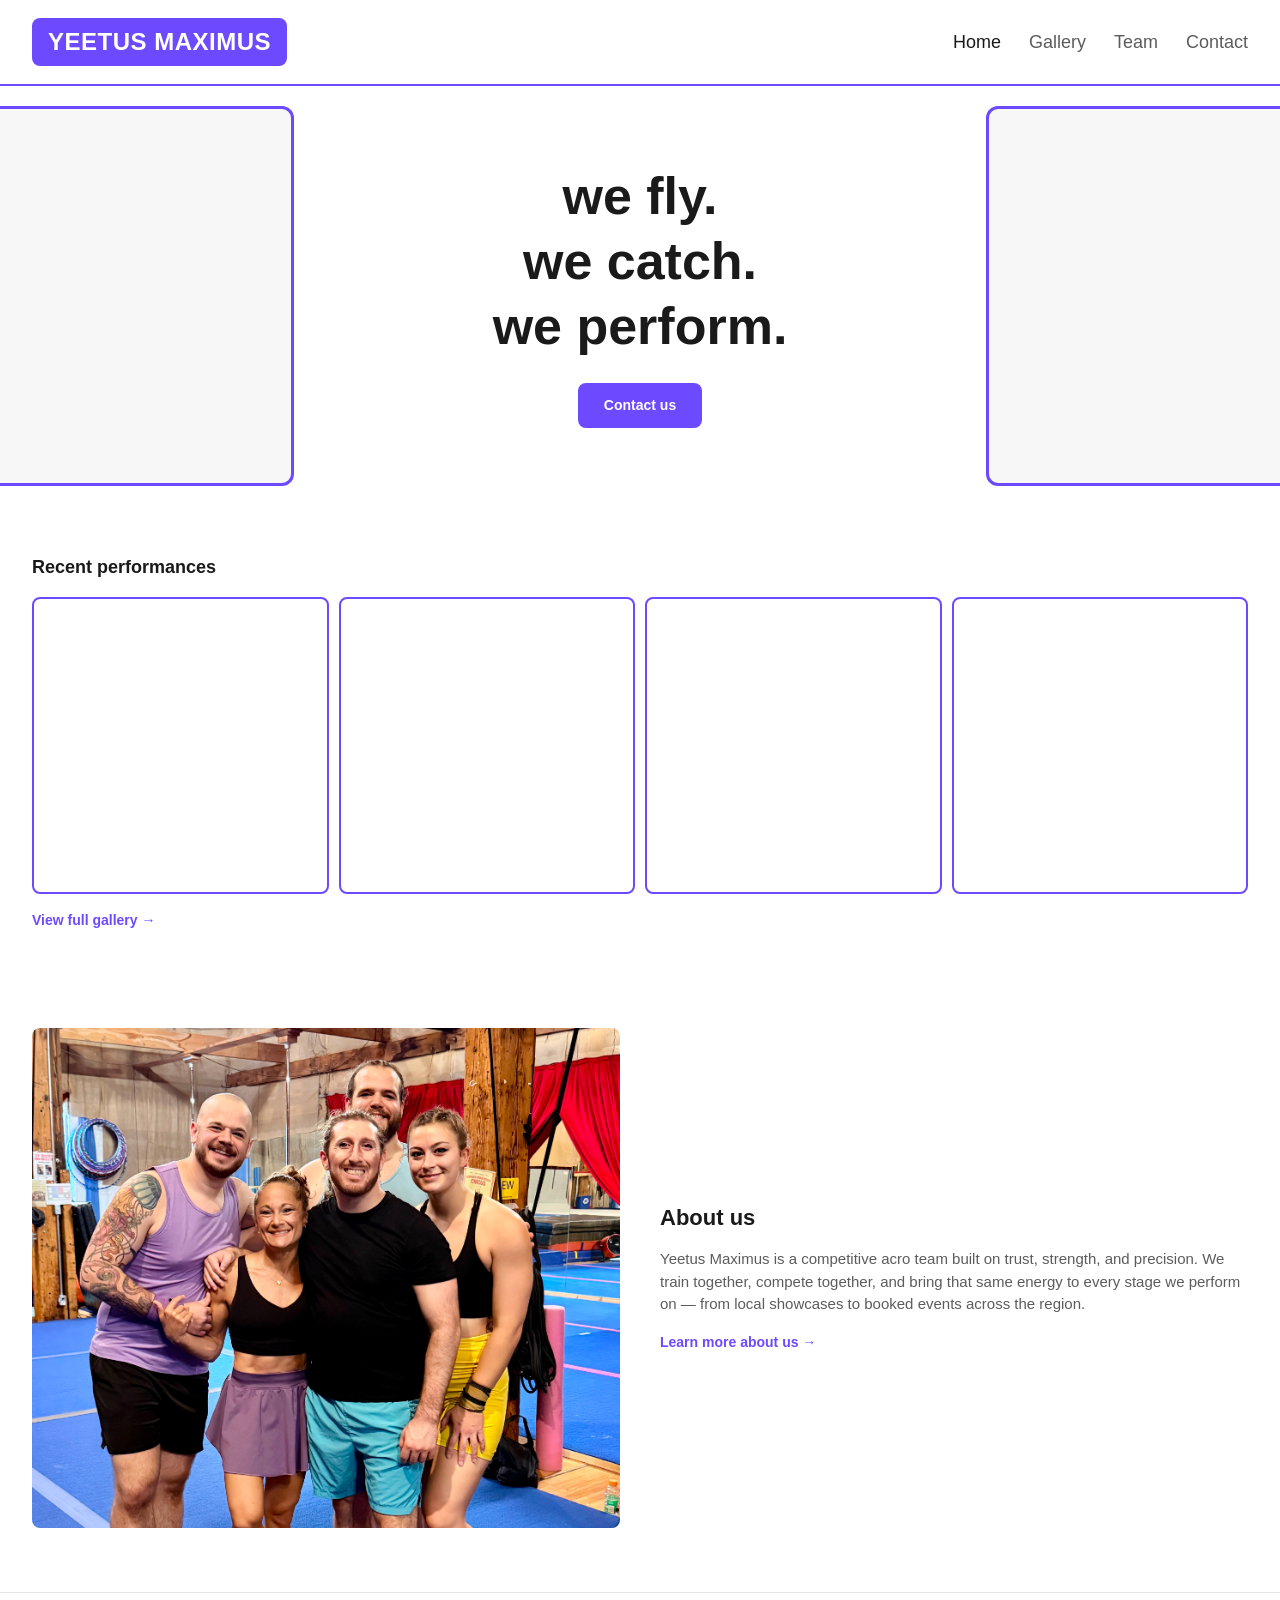
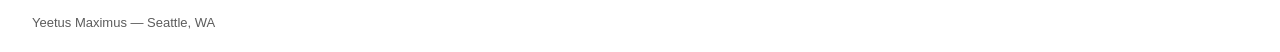
==== index.html @ 953290e4 "gallery page" ====
<!DOCTYPE html>
<html lang="en">
<head>
  <meta charset="UTF-8">
  <meta name="viewport" content="width=device-width, initial-scale=1.0">
  <title>Yeetus Maximus — Home</title>
  <link rel="stylesheet" href="assets/css/style.css">
</head>
<body>

  <header class="site-header">
    <span class="logo">YEETUS MAXIMUS</span>
    <nav class="main-nav">
      <a href="index.html" class="active">Home</a>
      <a href="pages/gallery.html">Gallery</a>
      <a href="pages/team.html">Team</a>
      <a href="pages/contact.html">Contact</a>
    </nav>
  </header>

  <section class="hero">
    <div class="hero-media hero-hide-mobile">
      <video autoplay loop muted playsinline>
        <source src="assets/gifs/Aslan-Megan_H2H_InGym.mp4" type="video/mp4">
      </video>
    </div>

    <div class="hero-copy">
      <h1>we fly.<br>we catch.<br>we perform.</h1>
      <a href="pages/contact.html" class="btn btn-primary">Contact us</a>
    </div>

    <div class="hero-media hero-show-mobile">
      <video autoplay loop muted playsinline>
        <source src="assets/gifs/Ty-Kenny-Lisa_Banq_2BackTucksTempo.mp4" type="video/mp4">
      </video>
    </div>
  </section>

  <section class="gallery-preview">
    <h2>Recent performances</h2>
    <div class="gallery-grid">
      <!-- Shows the first 4 videos from the Gallery page. Keep this in sync with pages/gallery.html if you reorder things. -->
      <div class="gallery-tile">
        <video class="gallery-thumb lightbox-video" muted playsinline preload="metadata">
          <source src="assets/gifs/Aslan-Lisa-Megan_LudicrousSpeed_3HighPop.mp4#t=0.5" type="video/mp4">
        </video>
      </div>
      <div class="gallery-tile">
        <video class="gallery-thumb lightbox-video" muted playsinline preload="metadata">
          <source src="assets/gifs/Aslan-Megan_H2H_InGym.mp4#t=0.5" type="video/mp4">
        </video>
      </div>
      <div class="gallery-tile">
        <video class="gallery-thumb lightbox-video" muted playsinline preload="metadata">
          <source src="assets/gifs/ChaChaSlide_DoublePop.mp4#t=0.5" type="video/mp4">
        </video>
      </div>
      <div class="gallery-tile">
        <video class="gallery-thumb lightbox-video" muted playsinline preload="metadata">
          <source src="assets/gifs/LisaBackLayout_Banq_Ty-Aslan.mp4#t=0.5" type="video/mp4">
        </video>
      </div>
    </div>
    <a href="pages/gallery.html" class="text-link">View full gallery <span class="arrow">&rarr;</span></a>
  </section>

  <section class="about-preview">
    <img src="assets/images/TeamPhoto.jpg" alt="Yeetus Maximus team photo" class="about-photo">
    <div class="about-copy">
      <h2>About us</h2>
      <p>
        Yeetus Maximus is a competitive acro team built on trust, strength, and
        precision. We train together, compete together, and bring that same
        energy to every stage we perform on — from local showcases to
        booked events across the region.
      </p>
      <a href="pages/team.html" class="text-link">Learn more about us <span class="arrow">&rarr;</span></a>
    </div>
  </section>

  <footer class="site-footer">
    <span>Yeetus Maximus — Seattle, WA</span>
  </footer>

  <script src="assets/js/main.js"></script>
</body>
</html>
---- assets/css/style.css ----
/* ---- variables ---- */
:root {
  --accent: #6d4aff;
  --accent-light: #f2eeff;
  --text-primary: #1a1a1a;
  --text-secondary: #5c5c5c;
  --surface: #f7f7f8;
  --border: #e5e5e8;
  --radius: 8px;
}

* {
  box-sizing: border-box;
  margin: 0;
  padding: 0;
}

body {
  font-family: -apple-system, BlinkMacSystemFont, "Segoe UI", sans-serif;
  color: var(--text-primary);
  line-height: 1.5;
}

img, video {
  display: block;
  width: 100%;
  height: 100%;
  object-fit: cover;
}

/* ---- header ---- */
.site-header {
  display: flex;
  align-items: center;
  justify-content: space-between;
  padding: 18px 32px;
  border-bottom: 2px solid var(--accent);
}

.logo {
  font-weight: 700;
  font-size: 24px;
  letter-spacing: 0.5px;
  background: var(--accent);
  color: #fff;
  padding: 6px 16px;
  border-radius: var(--radius);
}

.main-nav {
  display: flex;
  gap: 28px;
}

.main-nav a {
  text-decoration: none;
  color: var(--text-secondary);
  font-size: 18px;
}

.main-nav a.active,
.main-nav a:hover {
  color: var(--text-primary);
}

/* ---- hero ---- */
.hero {
  display: flex;
  align-items: stretch;
  justify-content: center;
  min-height: 420px;
  gap: 16px;
  padding: 20px 16px;
}

.hero-media {
  flex: 0 0 470px;
  overflow: hidden;
  background: var(--surface);
  border: 3px solid var(--accent);
  border-radius: 12px;
}

.hero-media img,
.hero-media video {
  object-position: center 20%;
}

.hero-copy {
  flex: 0 0 auto;
  width: 660px;
  display: flex;
  flex-direction: column;
  align-items: center;
  justify-content: center;
  text-align: center;
  padding: 24px 16px;
  gap: 24px;
}

.hero-copy h1 {
  font-size: 52px;
  font-weight: 700;
  line-height: 1.25;
}

/* ---- buttons + links ---- */
.btn {
  display: inline-block;
  padding: 12px 26px;
  border-radius: var(--radius);
  font-size: 14px;
  font-weight: 600;
  text-decoration: none;
}

.btn-primary {
  background: var(--accent);
  color: #fff;
}

.btn-primary:hover {
  background: #5b3ce0;
}

.text-link {
  display: inline-block;
  margin-top: 16px;
  color: var(--accent);
  font-size: 14px;
  font-weight: 600;
  text-decoration: none;
}

.arrow {
  display: inline-block;
  transition: transform 0.15s ease;
}

.text-link:hover .arrow {
  transform: translateX(3px);
}

/* ---- gallery preview ---- */
.gallery-preview {
  padding: 48px 32px;
}

.gallery-preview h2 {
  font-size: 18px;
  font-weight: 700;
  margin-bottom: 16px;
}

.gallery-grid {
  display: grid;
  grid-template-columns: repeat(4, 1fr);
  gap: 10px;
}

.gallery-tile {
  aspect-ratio: 1;
  border-radius: var(--radius);
  overflow: hidden;
  border: 2px solid var(--accent);
}

.gallery-tile.placeholder {
  background: var(--accent-light);
}

.gallery-thumb {
  width: 100%;
  height: 100%;
  object-fit: cover;
  cursor: pointer;
  display: block;
}

/* ---- about preview ---- */
.about-preview {
  display: grid;
  grid-template-columns: 1fr 1fr;
  gap: 40px;
  padding: 48px 32px 64px;
  align-items: center;
}

.about-photo {
  border-radius: var(--radius);
  max-height: 500px;
  object-position: center 10%; /* shift up/down: 0% = top of photo, 100% = bottom */
}

.about-copy h2 {
  font-size: 22px;
  font-weight: 700;
  margin-bottom: 14px;
}

.about-copy p {
  color: var(--text-secondary);
  font-size: 15px;
}

/* ---- team page ---- */
.team-intro {
  max-width: 640px;
  margin: 0 auto;
  padding: 48px 32px 8px;
}

.team-intro p {
  color: var(--text-secondary);
  font-size: 16px;
}

.team-list {
  list-style: none;
  max-width: 720px;
  margin: 0 auto;
  padding: 24px 32px 64px;
}

.team-member {
  border-bottom: 1px solid var(--border);
}

.team-toggle {
  display: flex;
  align-items: center;
  gap: 20px;
  width: 100%;
  padding: 20px 4px;
  background: none;
  border: none;
  cursor: pointer;
  text-align: left;
}

.team-thumb {
  width: 84px;
  height: 84px;
  border-radius: 50%;
  object-fit: cover;
  object-position: center; /* adjust per-person via .thumb-[name] rules below to center on faces */
  border: 2px solid var(--accent);
  flex-shrink: 0;
}

.team-name {
  flex: 1;
  font-size: 21px;
  font-weight: 600;
  color: var(--text-primary);
}

.plus {
  font-size: 26px;
  font-weight: 400;
  color: var(--accent);
  transition: transform 0.2s ease;
  width: 20px;
  text-align: center;
}

.team-member.open .plus {
  transform: rotate(45deg);
}

.team-bio {
  max-height: 0;
  overflow: hidden;
  transition: max-height 0.3s ease;
  padding: 0 4px;
}

.team-bio p {
  color: var(--text-secondary);
  font-size: 14px;
  padding-bottom: 16px;
  max-width: 520px;
}

.team-photos {
  display: flex;
  flex-wrap: wrap;
  gap: 10px;
  padding-bottom: 20px;
}

.team-photos .extra-photo {
  width: auto;
  height: auto;
  max-width: 280px;
  max-height: 280px;
  object-fit: contain;
  border-radius: 10px;
  border: 2px solid var(--accent);
  display: block;
  cursor: pointer;
}

/* per-person thumbnail crop adjustments — tweak these to center on faces */
.thumb-lisa   { object-position: center 20%; }
.thumb-aslan  { object-position: center 20%; }
.thumb-megan  { object-position: center 20%; }
.thumb-tyler  { object-position: center 20%; }
.thumb-kenny  { object-position: center 20%; }

/* ---- gallery page ---- */
.gallery-intro {
  max-width: 640px;
  margin: 0 auto;
  padding: 48px 32px 8px;
}

.gallery-intro p {
  color: var(--text-secondary);
  font-size: 16px;
}

.gallery-page {
  display: grid;
  grid-template-columns: repeat(4, 1fr);
  gap: 12px;
  max-width: 1100px;
  margin: 0 auto;
  padding: 24px 32px 64px;
}

/* ---- lightbox ---- */
.lightbox-overlay {
  position: fixed;
  inset: 0;
  background: rgba(0, 0, 0, 0.87);
  display: none;
  align-items: center;
  justify-content: center;
  padding: 32px;
  z-index: 1000;
}

.lightbox-overlay.open {
  display: flex;
}

.lightbox-overlay img,
.lightbox-overlay video {
  max-width: 90vw;
  max-height: 90vh;
  width: auto;
  height: auto;
  object-fit: contain;
  border-radius: 8px;
  border: 2px solid var(--accent);
  display: none;
}

.lightbox-close {
  position: absolute;
  top: 20px;
  right: 24px;
  background: none;
  border: none;
  color: #fff;
  font-size: 32px;
  line-height: 1;
  cursor: pointer;
  padding: 8px;
}

/* ---- contact page ---- */
.contact-intro {
  max-width: 640px;
  margin: 0 auto;
  padding: 48px 32px 8px;
}

.contact-intro p {
  color: var(--text-secondary);
  font-size: 16px;
}

.contact-section {
  display: grid;
  grid-template-columns: 1fr 1fr;
  gap: 40px;
  align-items: center;
  max-width: 1000px;
  margin: 0 auto;
  padding: 32px 32px 64px;
}

.contact-form {
  display: flex;
  flex-direction: column;
  gap: 6px;
}

.contact-form label {
  font-size: 13px;
  font-weight: 600;
  color: var(--text-primary);
  margin-top: 12px;
}

.contact-form input,
.contact-form textarea {
  font-family: inherit;
  font-size: 14px;
  padding: 10px 12px;
  border: 1px solid var(--border);
  border-radius: var(--radius);
  color: var(--text-primary);
}

.contact-form input:focus,
.contact-form textarea:focus {
  outline: none;
  border-color: var(--accent);
}

.contact-form textarea {
  resize: vertical;
}

.contact-form .btn {
  margin-top: 20px;
  align-self: flex-start;
  border: none;
  cursor: pointer;
}

.contact-photo {
  width: 100%;
  border-radius: 10px;
  border: 2px solid var(--accent);
}

/* ---- footer ---- */
.site-footer {
  padding: 20px 32px;
  border-top: 1px solid var(--border);
  font-size: 13px;
  color: var(--text-secondary);
}

/* ---- responsive ---- */
@media (max-width: 768px) {
  .site-header {
    padding: 12px 16px;
  }

  .logo {
    font-size: 15px;
  }

  .main-nav {
    gap: 12px;
  }

  .main-nav a {
    font-size: 12px;
  }

  .hero {
    flex-direction: row;
    height: 360px;
    min-height: 0;
    align-items: stretch;
    gap: 8px;
    padding: 10px;
  }

  .hero-media {
    border-width: 2px;
  }

  .hero-hide-mobile {
    display: none;
  }

  .hero-show-mobile {
    border: none !important;
    flex: 1 1 0;
    height: 100%;
    display: flex;
    align-items: center;
    justify-content: center;
  }

  .hero-show-mobile video,
  .hero-show-mobile img {
    width: auto;
    height: auto;
    max-width: 100%;
    max-height: 100%;
    object-fit: contain;
    border: 2px solid var(--accent);
    border-radius: 10px;
  }

  .hero-copy {
    flex: 1 1 0;
    width: auto;
    padding: 8px 6px;
    gap: 12px;
  }

  .hero-copy h1 {
    font-size: 23px;
  }

  .hero-copy .btn {
    padding: 9px 18px;
    font-size: 13px;
  }

  .gallery-grid {
    grid-template-columns: repeat(2, 1fr);
  }

  .gallery-page {
    grid-template-columns: repeat(2, 1fr);
    padding: 16px 20px 48px;
    gap: 8px;
  }

  .gallery-intro {
    padding: 32px 20px 8px;
  }

  .about-preview {
    grid-template-columns: 1fr;
  }

  .contact-section {
    grid-template-columns: 1fr;
    padding: 24px 20px 48px;
  }

  .contact-intro {
    padding: 32px 20px 8px;
  }

  .team-intro,
  .team-list {
    padding-left: 20px;
    padding-right: 20px;
  }

  .team-toggle {
    gap: 16px;
    padding: 16px 4px;
  }

  .team-thumb {
    width: 56px;
    height: 56px;
  }

  .team-name {
    font-size: 17px;
  }

  .plus {
    font-size: 22px;
  }

  .team-photos .extra-photo {
    max-width: 150px;
    max-height: 180px;
  }
}
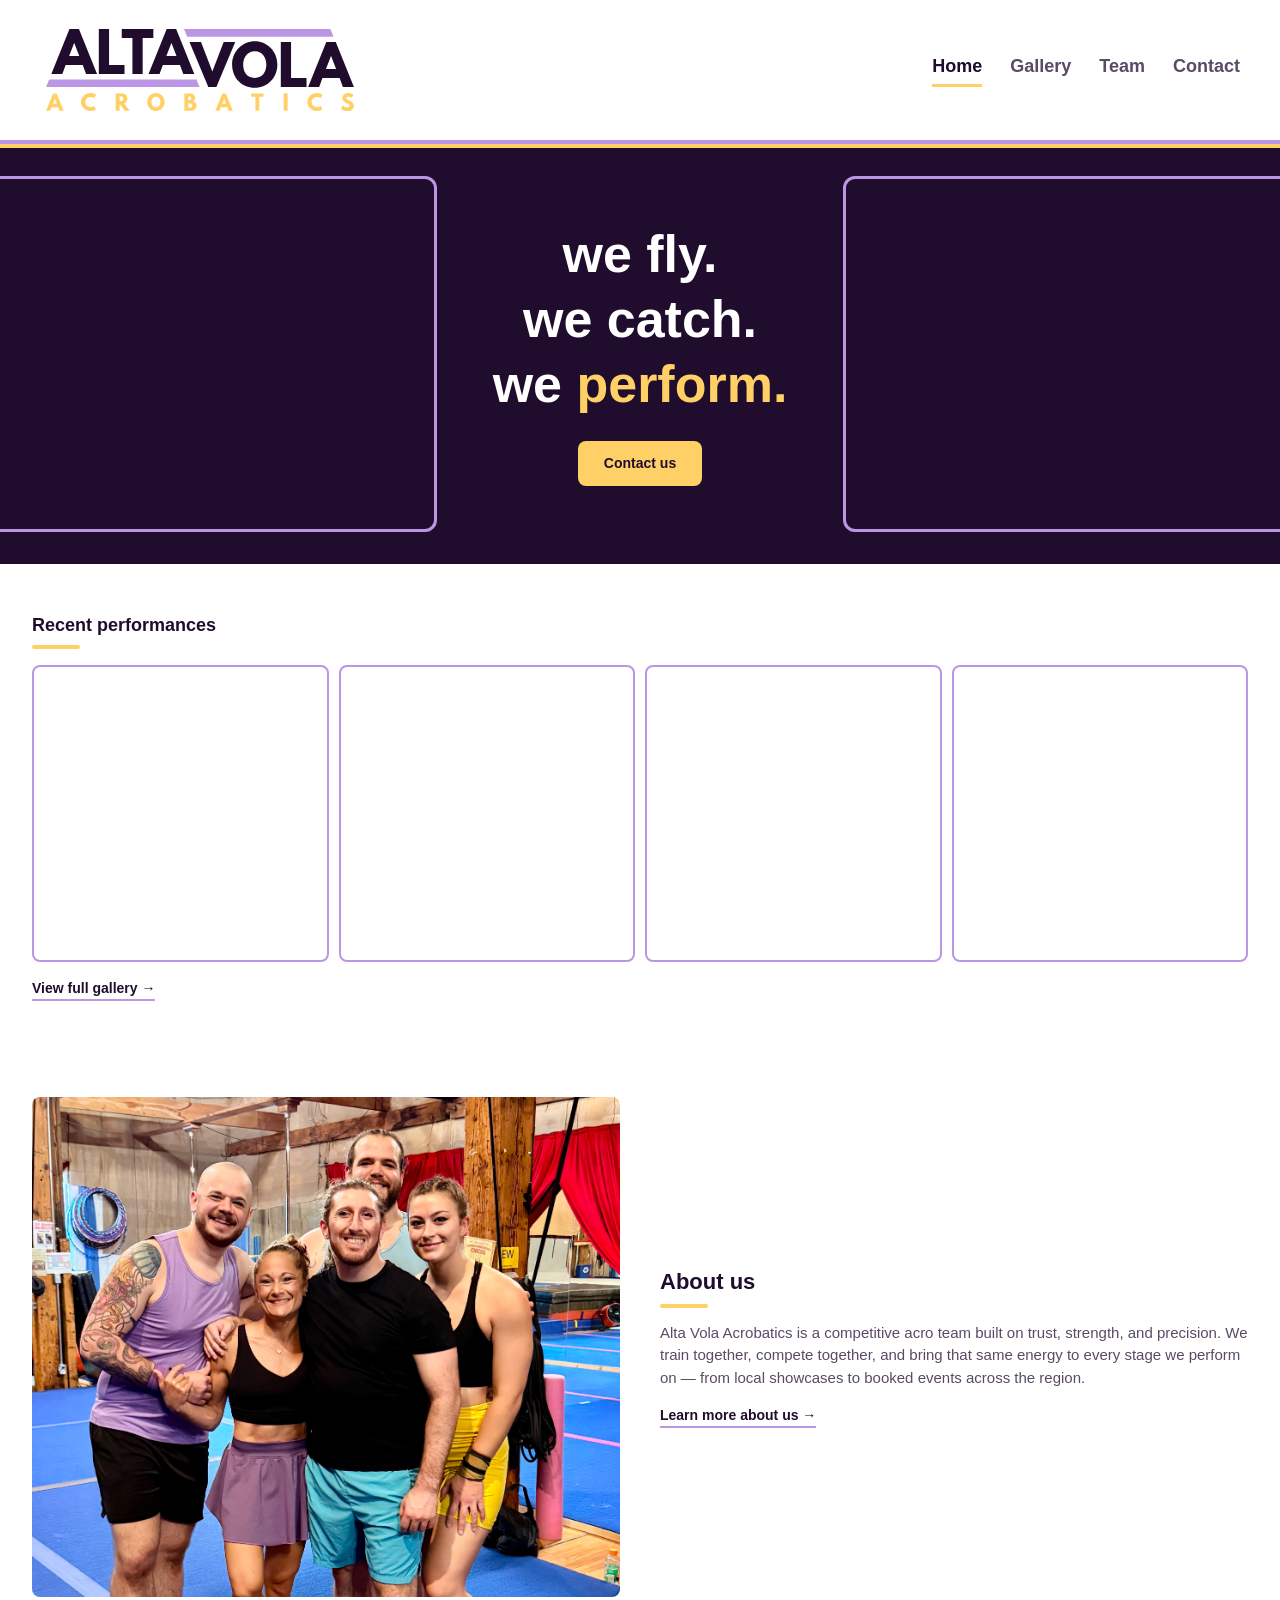
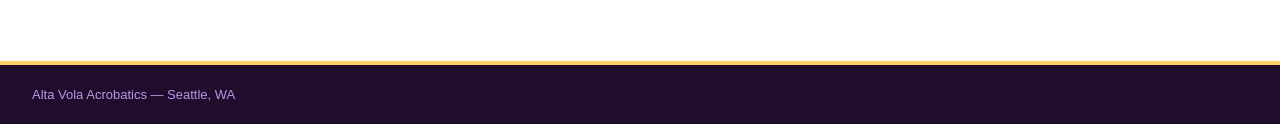
==== commit d9ec5e7d: "revamp with new name and logo" ====
--- a/index.html
+++ b/index.html
@@ -3,13 +3,13 @@
 <head>
   <meta charset="UTF-8">
   <meta name="viewport" content="width=device-width, initial-scale=1.0">
-  <title>Yeetus Maximus — Home</title>
+  <title>Alta Vola Acrobatics — Home</title>
   <link rel="stylesheet" href="assets/css/style.css">
 </head>
 <body>
 
   <header class="site-header">
-    <span class="logo">YEETUS MAXIMUS</span>
+    <a href="index.html" class="logo"><img src="assets/Logos/alta-vola-logo-color.svg" alt="Alta Vola Acrobatics"></a>
     <nav class="main-nav">
       <a href="index.html" class="active">Home</a>
       <a href="pages/gallery.html">Gallery</a>
@@ -26,7 +26,7 @@
     </div>
 
     <div class="hero-copy">
-      <h1>we fly.<br>we catch.<br>we perform.</h1>
+      <h1>we fly.<br>we catch.<br>we <span class="hl">perform.</span></h1>
       <a href="pages/contact.html" class="btn btn-primary">Contact us</a>
     </div>
 
@@ -66,11 +66,11 @@
   </section>
 
   <section class="about-preview">
-    <img src="assets/images/TeamPhoto.jpg" alt="Yeetus Maximus team photo" class="about-photo">
+    <img src="assets/images/TeamPhoto.jpg" alt="Alta Vola Acrobatics team photo" class="about-photo">
     <div class="about-copy">
       <h2>About us</h2>
       <p>
-        Yeetus Maximus is a competitive acro team built on trust, strength, and
+        Alta Vola Acrobatics is a competitive acro team built on trust, strength, and
         precision. We train together, compete together, and bring that same
         energy to every stage we perform on — from local showcases to
         booked events across the region.
@@ -80,7 +80,7 @@
   </section>
 
   <footer class="site-footer">
-    <span>Yeetus Maximus — Seattle, WA</span>
+    <span>Alta Vola Acrobatics — Seattle, WA</span>
   </footer>
 
   <script src="assets/js/main.js"></script>
--- a/assets/css/style.css
+++ b/assets/css/style.css
@@ -1,11 +1,16 @@
 /* ---- variables ---- */
 :root {
-  --accent: #6d4aff;
-  --accent-light: #f2eeff;
-  --text-primary: #1a1a1a;
-  --text-secondary: #5c5c5c;
-  --surface: #f7f7f8;
-  --border: #e5e5e8;
+  /* brand palette (from the Alta Vola logo) */
+  --bloodwood: #200D2D;   /* Bloodwood Deep */
+  --lilac: #BB96E4;       /* Ethereal Lilac */
+  --gold: #FFD066;        /* Golden Harvest */
+
+  --accent: var(--lilac);
+  --accent-light: #f3ecfb;       /* pale lilac tint for surfaces */
+  --text-primary: var(--bloodwood);
+  --text-secondary: #5a4a66;     /* muted bloodwood for body copy */
+  --surface: #f8f4fc;
+  --border: #e6dcf1;
   --radius: 8px;
 }
 
@@ -18,6 +23,7 @@
 body {
   font-family: -apple-system, BlinkMacSystemFont, "Segoe UI", sans-serif;
   color: var(--text-primary);
+  background: #fff;
   line-height: 1.5;
 }
 
@@ -33,18 +39,24 @@
   display: flex;
   align-items: center;
   justify-content: space-between;
-  padding: 18px 32px;
-  border-bottom: 2px solid var(--accent);
+  padding: 22px 40px;
+  background: #fff;
+  border-bottom: 4px solid var(--lilac);
+  box-shadow: 0 4px 0 var(--gold); /* thin gold stripe under the lilac border */
+  position: relative;
+  z-index: 10;
 }
 
 .logo {
-  font-weight: 700;
-  font-size: 24px;
-  letter-spacing: 0.5px;
-  background: var(--accent);
-  color: #fff;
-  padding: 6px 16px;
-  border-radius: var(--radius);
+  display: block;
+  flex-shrink: 0;
+  line-height: 0;
+}
+
+.logo img {
+  height: 96px;
+  width: 320px; /* logo is 10:3 */
+  object-fit: contain;
 }
 
 .main-nav {
@@ -56,11 +68,20 @@
   text-decoration: none;
   color: var(--text-secondary);
   font-size: 18px;
-}
-
-.main-nav a.active,
+  font-weight: 600;
+  padding-bottom: 4px;
+  border-bottom: 3px solid transparent;
+  transition: color 0.15s ease, border-color 0.15s ease;
+}
+
 .main-nav a:hover {
   color: var(--text-primary);
+  border-bottom-color: var(--lilac);
+}
+
+.main-nav a.active {
+  color: var(--text-primary);
+  border-bottom-color: var(--gold);
 }
 
 /* ---- hero ---- */
@@ -70,14 +91,15 @@
   justify-content: center;
   min-height: 420px;
   gap: 16px;
-  padding: 20px 16px;
+  padding: 32px 16px;
+  background: var(--bloodwood);
 }
 
 .hero-media {
   flex: 0 0 470px;
   overflow: hidden;
-  background: var(--surface);
-  border: 3px solid var(--accent);
+  background: var(--bloodwood);
+  border: 3px solid var(--lilac);
   border-radius: 12px;
 }
 
@@ -88,13 +110,13 @@
 
 .hero-copy {
   flex: 0 0 auto;
-  width: 660px;
+  width: auto; /* hug the headline so the videos sit close to it */
   display: flex;
   flex-direction: column;
   align-items: center;
   justify-content: center;
   text-align: center;
-  padding: 24px 16px;
+  padding: 24px 40px;
   gap: 24px;
 }
 
@@ -102,6 +124,20 @@
   font-size: 52px;
   font-weight: 700;
   line-height: 1.25;
+  color: #fff;
+}
+
+.hero-copy h1 .hl {
+  color: var(--gold);
+}
+
+.hero-copy .btn-primary {
+  background: var(--gold);
+  color: var(--bloodwood);
+}
+
+.hero-copy .btn-primary:hover {
+  background: var(--lilac);
 }
 
 /* ---- buttons + links ---- */
@@ -114,22 +150,33 @@
   text-decoration: none;
 }
 
+.btn {
+  transition: background 0.15s ease, color 0.15s ease;
+}
+
 .btn-primary {
-  background: var(--accent);
+  background: var(--bloodwood);
   color: #fff;
 }
 
 .btn-primary:hover {
-  background: #5b3ce0;
+  background: var(--gold);
+  color: var(--bloodwood);
 }
 
 .text-link {
   display: inline-block;
   margin-top: 16px;
-  color: var(--accent);
+  color: var(--text-primary);
   font-size: 14px;
   font-weight: 600;
   text-decoration: none;
+  border-bottom: 2px solid var(--lilac);
+  transition: border-color 0.15s ease;
+}
+
+.text-link:hover {
+  border-bottom-color: var(--gold);
 }
 
 .arrow {
@@ -150,6 +197,17 @@
   font-size: 18px;
   font-weight: 700;
   margin-bottom: 16px;
+}
+
+.gallery-preview h2::after,
+.about-copy h2::after {
+  content: "";
+  display: block;
+  width: 48px;
+  height: 4px;
+  margin-top: 6px;
+  background: var(--gold);
+  border-radius: 2px;
 }
 
 .gallery-grid {
@@ -333,7 +391,7 @@
 .lightbox-overlay {
   position: fixed;
   inset: 0;
-  background: rgba(0, 0, 0, 0.87);
+  background: rgba(32, 13, 45, 0.92); /* bloodwood */
   display: none;
   align-items: center;
   justify-content: center;
@@ -363,7 +421,7 @@
   right: 24px;
   background: none;
   border: none;
-  color: #fff;
+  color: var(--gold);
   font-size: 32px;
   line-height: 1;
   cursor: pointer;
@@ -418,7 +476,8 @@
 .contact-form input:focus,
 .contact-form textarea:focus {
   outline: none;
-  border-color: var(--accent);
+  border-color: var(--lilac);
+  box-shadow: 0 0 0 3px var(--accent-light);
 }
 
 .contact-form textarea {
@@ -441,9 +500,10 @@
 /* ---- footer ---- */
 .site-footer {
   padding: 20px 32px;
-  border-top: 1px solid var(--border);
+  background: var(--bloodwood);
+  border-top: 4px solid var(--gold);
   font-size: 13px;
-  color: var(--text-secondary);
+  color: var(--lilac);
 }
 
 /* ---- responsive ---- */
@@ -452,8 +512,13 @@
     padding: 12px 16px;
   }
 
-  .logo {
-    font-size: 15px;
+  .logo img {
+    height: 42px;
+    width: 140px;
+  }
+
+  .main-nav a {
+    border-bottom-width: 2px;
   }
 
   .main-nav {
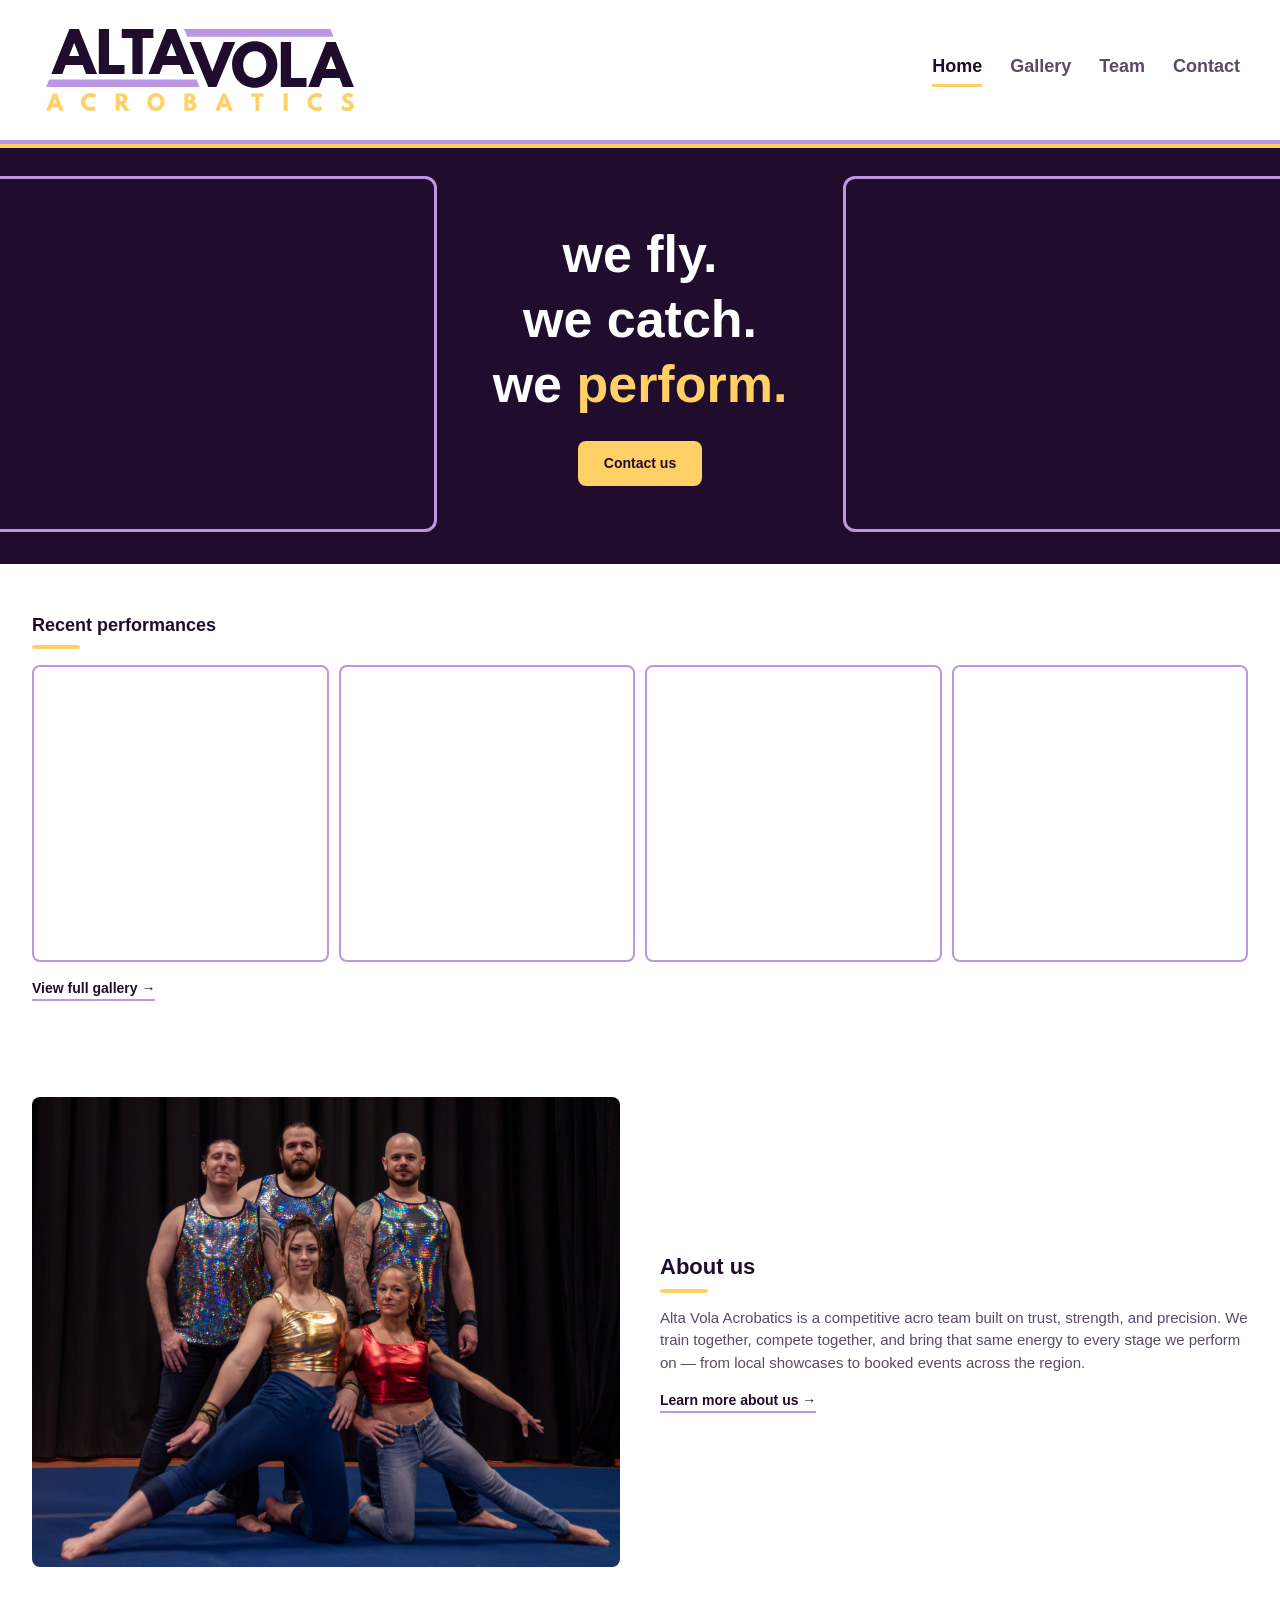
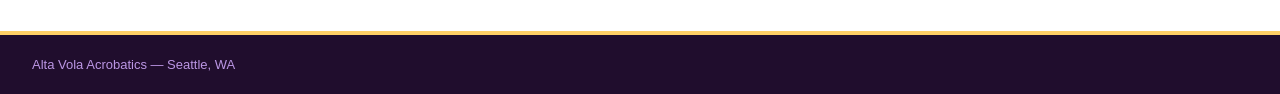
==== commit 4ec97c5b: "updating media" ====
--- a/index.html
+++ b/index.html
@@ -32,7 +32,7 @@
 
     <div class="hero-media hero-show-mobile">
       <video autoplay loop muted playsinline>
-        <source src="assets/gifs/Ty-Kenny-Lisa_Banq_2BackTucksTempo.mp4" type="video/mp4">
+        <source src="assets/gifs/FourPoint_HomepageVideo.mp4" type="video/mp4">
       </video>
     </div>
   </section>
@@ -43,7 +43,17 @@
       <!-- Shows the first 4 videos from the Gallery page. Keep this in sync with pages/gallery.html if you reorder things. -->
       <div class="gallery-tile">
         <video class="gallery-thumb lightbox-video" muted playsinline preload="metadata">
-          <source src="assets/gifs/Aslan-Lisa-Megan_LudicrousSpeed_3HighPop.mp4#t=0.5" type="video/mp4">
+          <source src="assets/gifs/LisaLaunch_SanSoloTrois.mp4#t=0.5" type="video/mp4">
+        </video>
+      </div>
+      <div class="gallery-tile">
+        <video class="gallery-thumb lightbox-video" muted playsinline preload="metadata">
+          <source src="assets/gifs/MeganBackTuck_SansSoloTrois.mp4#t=0.5" type="video/mp4">
+        </video>
+      </div>
+      <div class="gallery-tile">
+        <video class="gallery-thumb lightbox-video" muted playsinline preload="metadata">
+          <source src="assets/gifs/ThreeHighs_SansSoloTrois.mp4#t=0.5" type="video/mp4">
         </video>
       </div>
       <div class="gallery-tile">
@@ -51,22 +61,12 @@
           <source src="assets/gifs/Aslan-Megan_H2H_InGym.mp4#t=0.5" type="video/mp4">
         </video>
       </div>
-      <div class="gallery-tile">
-        <video class="gallery-thumb lightbox-video" muted playsinline preload="metadata">
-          <source src="assets/gifs/ChaChaSlide_DoublePop.mp4#t=0.5" type="video/mp4">
-        </video>
-      </div>
-      <div class="gallery-tile">
-        <video class="gallery-thumb lightbox-video" muted playsinline preload="metadata">
-          <source src="assets/gifs/LisaBackLayout_Banq_Ty-Aslan.mp4#t=0.5" type="video/mp4">
-        </video>
-      </div>
     </div>
     <a href="pages/gallery.html" class="text-link">View full gallery <span class="arrow">&rarr;</span></a>
   </section>
 
   <section class="about-preview">
-    <img src="assets/images/TeamPhoto.jpg" alt="Alta Vola Acrobatics team photo" class="about-photo">
+    <img src="assets/images/TeamPhoto.jpg" loading="lazy" alt="Alta Vola Acrobatics team photo" class="about-photo">
     <div class="about-copy">
       <h2>About us</h2>
       <p>
--- a/assets/css/style.css
+++ b/assets/css/style.css
@@ -262,14 +262,37 @@
 }
 
 /* ---- team page ---- */
-.team-intro {
-  max-width: 640px;
-  margin: 0 auto;
-  padding: 48px 32px 8px;
-}
-
-.team-intro p {
-  color: var(--text-secondary);
+.team-hero {
+  display: grid;
+  grid-template-columns: minmax(0, 3fr) minmax(0, 2fr);
+  gap: 48px;
+  align-items: center;
+  background: var(--bloodwood);
+  padding: 48px max(32px, calc((100% - 1100px) / 2));
+}
+
+.team-hero-photo {
+  margin: 0;
+  border: 3px solid var(--lilac);
+  border-radius: 12px;
+  overflow: hidden;
+  box-shadow: 12px 12px 0 var(--gold); /* offset gold "frame" */
+  aspect-ratio: 4 / 3;
+}
+
+.team-hero-copy h1 {
+  color: #fff;
+  font-size: 40px;
+  line-height: 1.15;
+  margin-bottom: 16px;
+}
+
+.team-hero-copy h1 .hl {
+  color: var(--gold);
+}
+
+.team-hero-copy p {
+  color: var(--accent-light);
   font-size: 16px;
 }
 
@@ -341,18 +364,17 @@
 }
 
 .team-photos {
-  display: flex;
-  flex-wrap: wrap;
+  display: grid;
+  grid-template-columns: repeat(3, 1fr);
   gap: 10px;
   padding-bottom: 20px;
 }
 
 .team-photos .extra-photo {
-  width: auto;
+  width: 100%;
   height: auto;
-  max-width: 280px;
-  max-height: 280px;
-  object-fit: contain;
+  aspect-ratio: 3 / 4;
+  object-fit: cover; /* uniform tiles; the full photo shows in the lightbox */
   border-radius: 10px;
   border: 2px solid var(--accent);
   display: block;
@@ -609,7 +631,20 @@
     padding: 32px 20px 8px;
   }
 
-  .team-intro,
+  .team-hero {
+    grid-template-columns: 1fr;
+    gap: 28px;
+    padding: 28px 20px 32px;
+  }
+
+  .team-hero-photo {
+    box-shadow: 8px 8px 0 var(--gold);
+  }
+
+  .team-hero-copy h1 {
+    font-size: 30px;
+  }
+
   .team-list {
     padding-left: 20px;
     padding-right: 20px;
@@ -633,8 +668,7 @@
     font-size: 22px;
   }
 
-  .team-photos .extra-photo {
-    max-width: 150px;
-    max-height: 180px;
-  }
-}
+  .team-photos {
+    gap: 6px;
+  }
+}
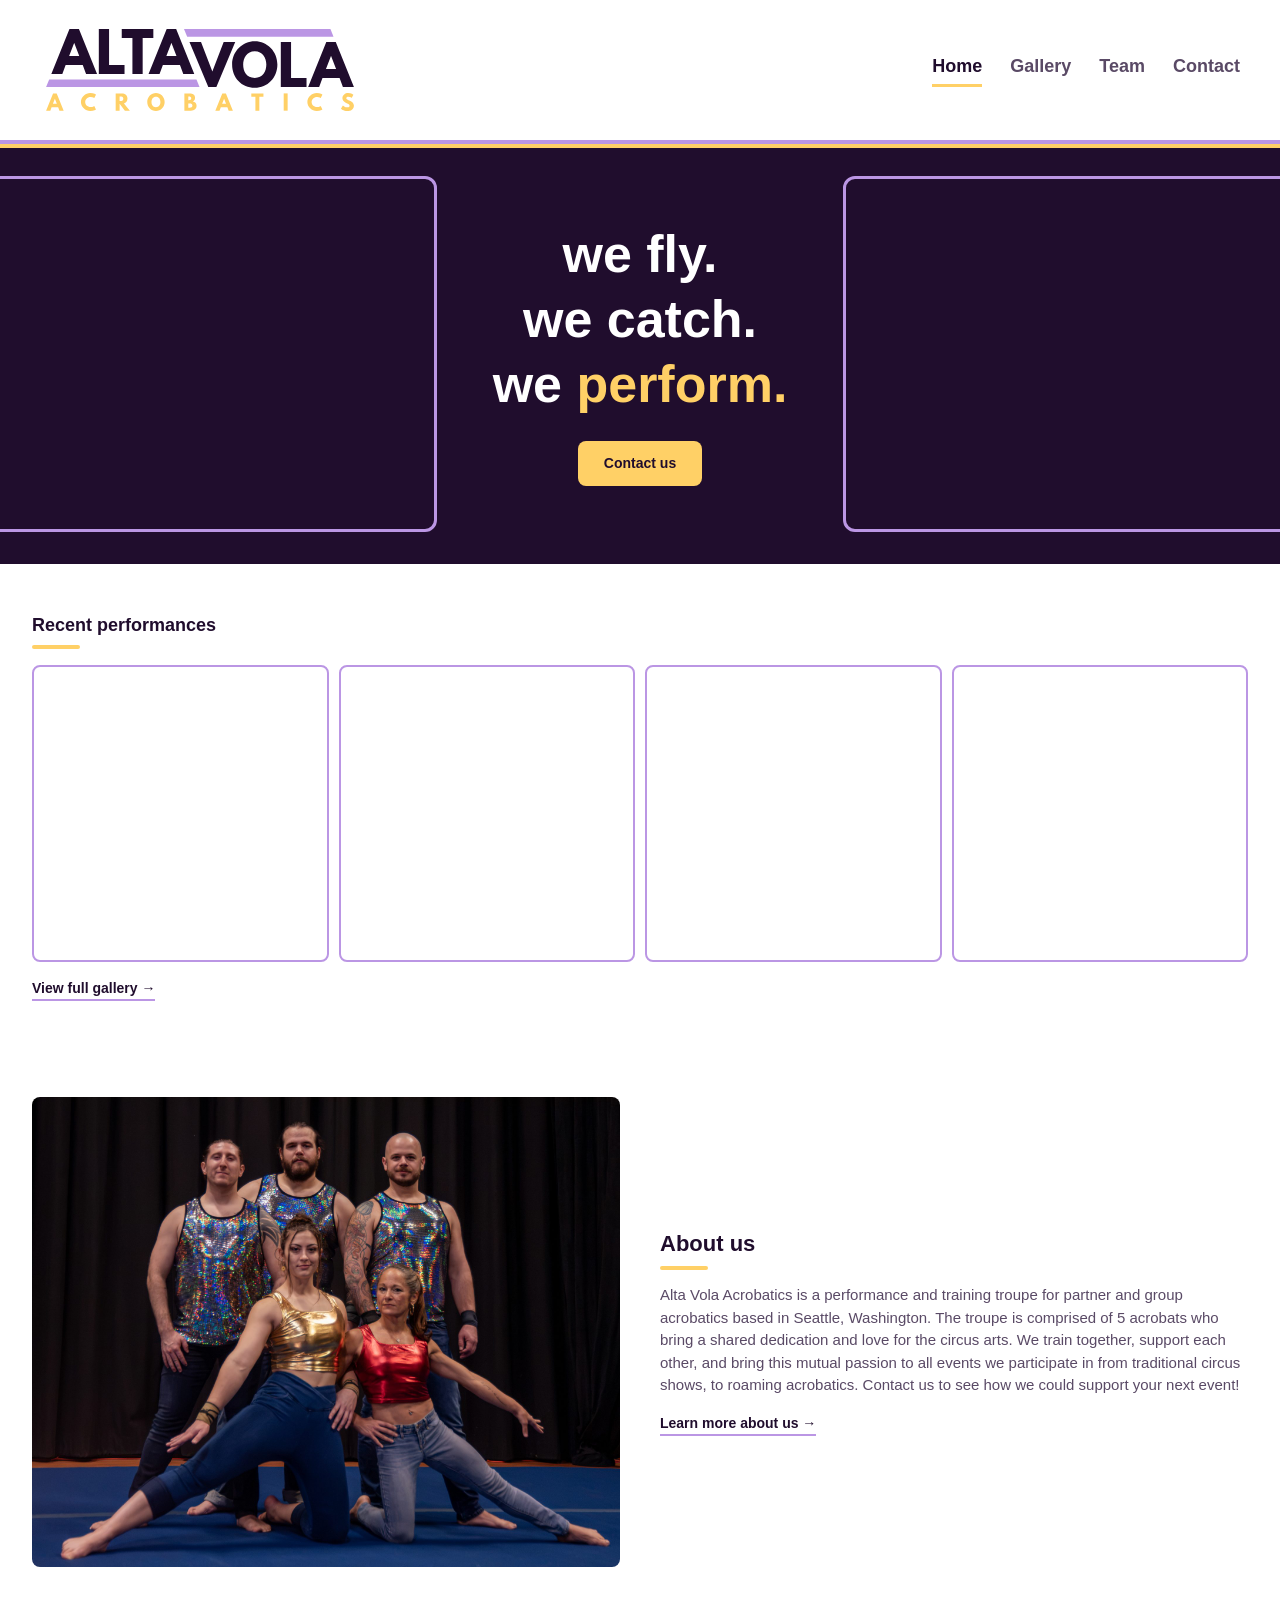
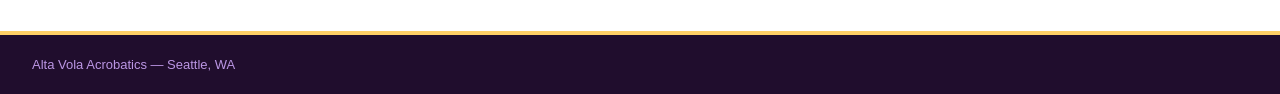
==== commit 49a5943a: "fixing text" ====
--- a/index.html
+++ b/index.html
@@ -70,10 +70,13 @@
     <div class="about-copy">
       <h2>About us</h2>
       <p>
-        Alta Vola Acrobatics is a competitive acro team built on trust, strength, and
-        precision. We train together, compete together, and bring that same
-        energy to every stage we perform on — from local showcases to
-        booked events across the region.
+        Alta Vola Acrobatics is a performance and training troupe for partner
+        and group acrobatics based in Seattle, Washington. The troupe is
+        comprised of 5 acrobats who bring a shared dedication and love for the
+        circus arts. We train together, support each other, and bring this
+        mutual passion to all events we participate in from traditional circus
+        shows, to roaming acrobatics. Contact us to see how we could support
+        your next event!
       </p>
       <a href="pages/team.html" class="text-link">Learn more about us <span class="arrow">&rarr;</span></a>
     </div>
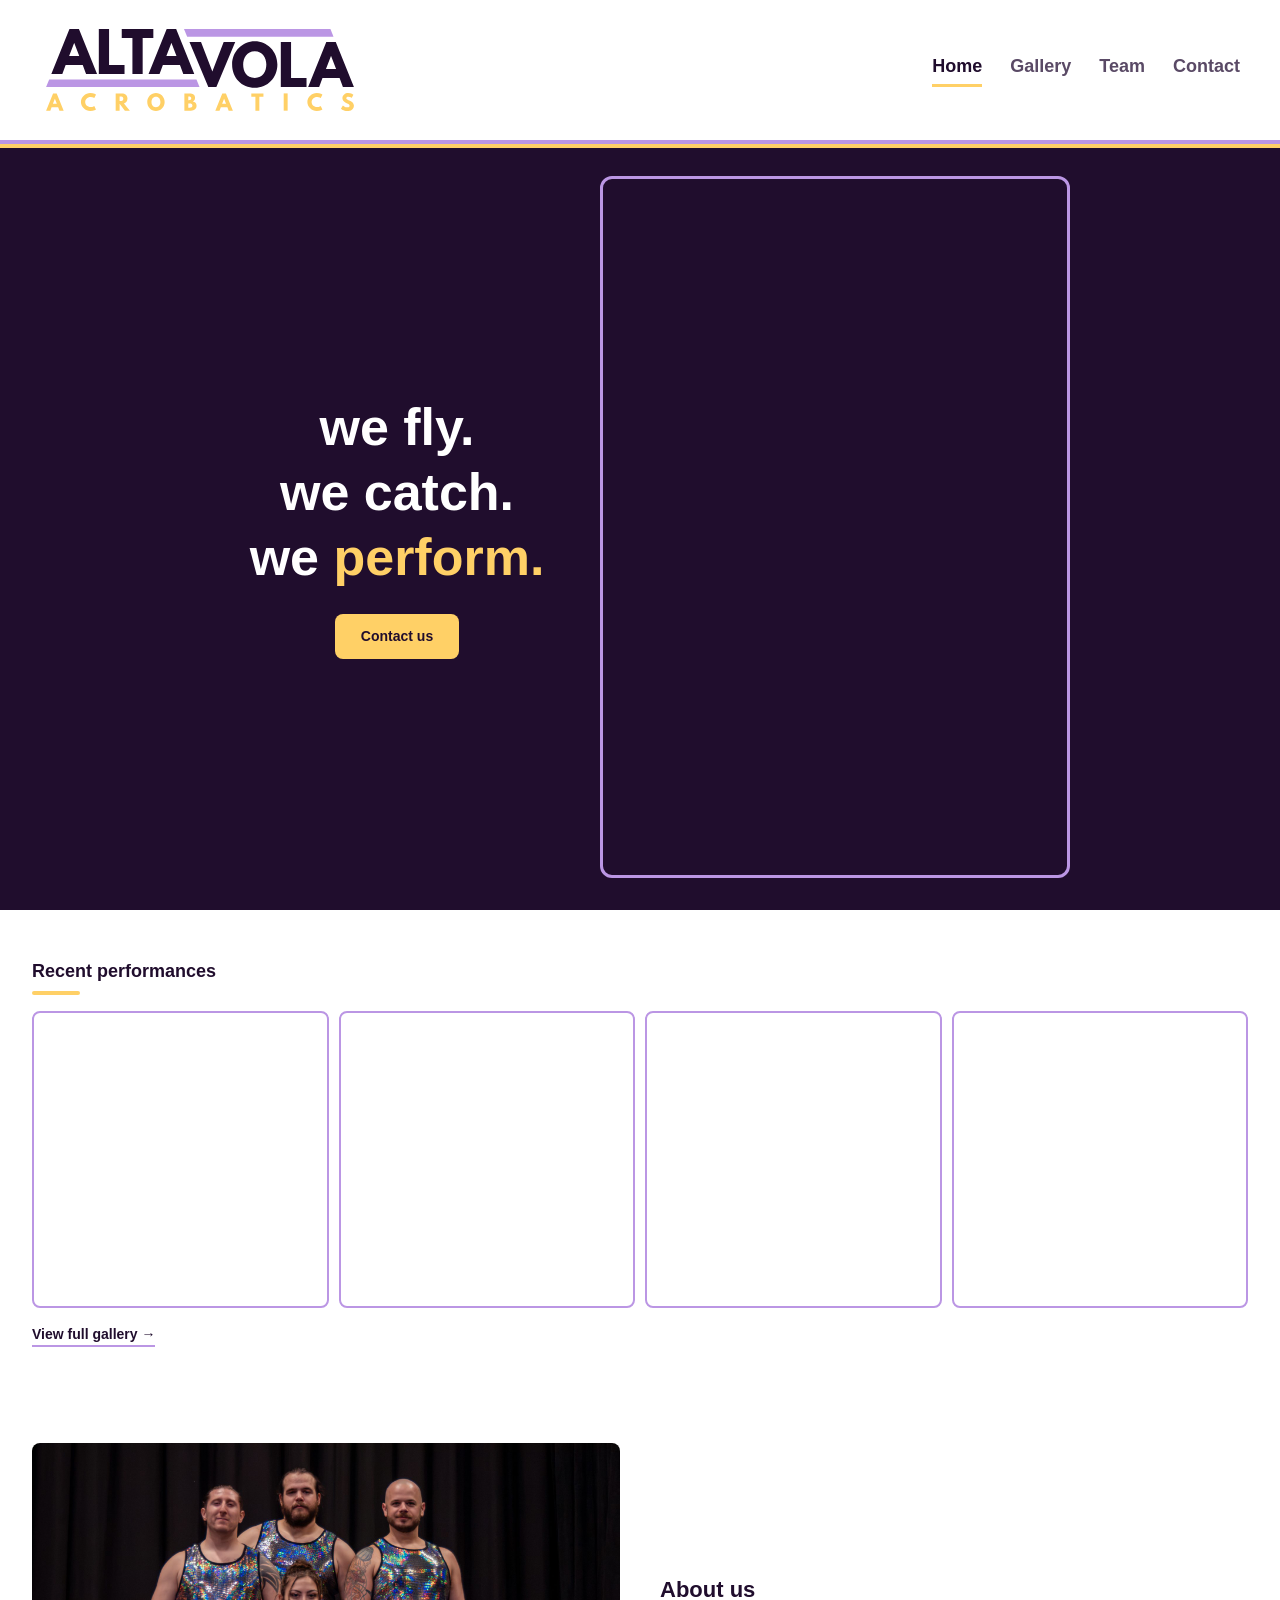
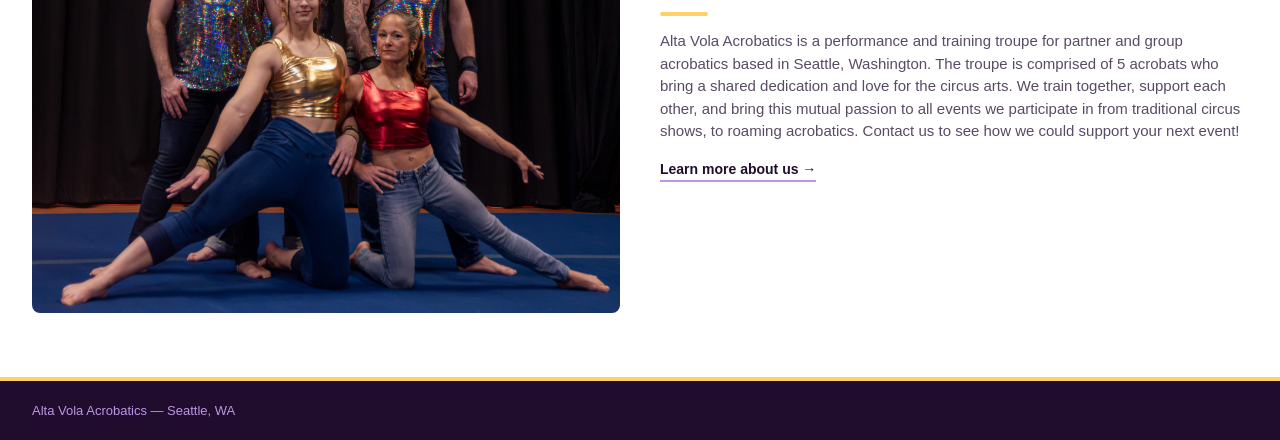
==== commit 08c8aaff: "final touches" ====
--- a/index.html
+++ b/index.html
@@ -19,12 +19,6 @@
   </header>
 
   <section class="hero">
-    <div class="hero-media hero-hide-mobile">
-      <video autoplay loop muted playsinline>
-        <source src="assets/gifs/Aslan-Megan_H2H_InGym.mp4" type="video/mp4">
-      </video>
-    </div>
-
     <div class="hero-copy">
       <h1>we fly.<br>we catch.<br>we <span class="hl">perform.</span></h1>
       <a href="pages/contact.html" class="btn btn-primary">Contact us</a>
--- a/assets/css/style.css
+++ b/assets/css/style.css
@@ -108,6 +108,14 @@
   object-position: center 20%;
 }
 
+/* Hero video: trim the empty curtain off the top (9:16 -> 9:13.5)
+   so the section is shorter; anchoring to the bottom keeps the floor. */
+.hero-media video {
+  height: auto;
+  aspect-ratio: 9 / 13.5;
+  object-position: center bottom;
+}
+
 .hero-copy {
   flex: 0 0 auto;
   width: auto; /* hug the headline so the videos sit close to it */
@@ -579,11 +587,12 @@
 
   .hero-show-mobile video,
   .hero-show-mobile img {
-    width: auto;
+    width: 100%;
     height: auto;
-    max-width: 100%;
     max-height: 100%;
-    object-fit: contain;
+    aspect-ratio: 9 / 13.5;
+    object-fit: cover;
+    object-position: center bottom;
     border: 2px solid var(--accent);
     border-radius: 10px;
   }
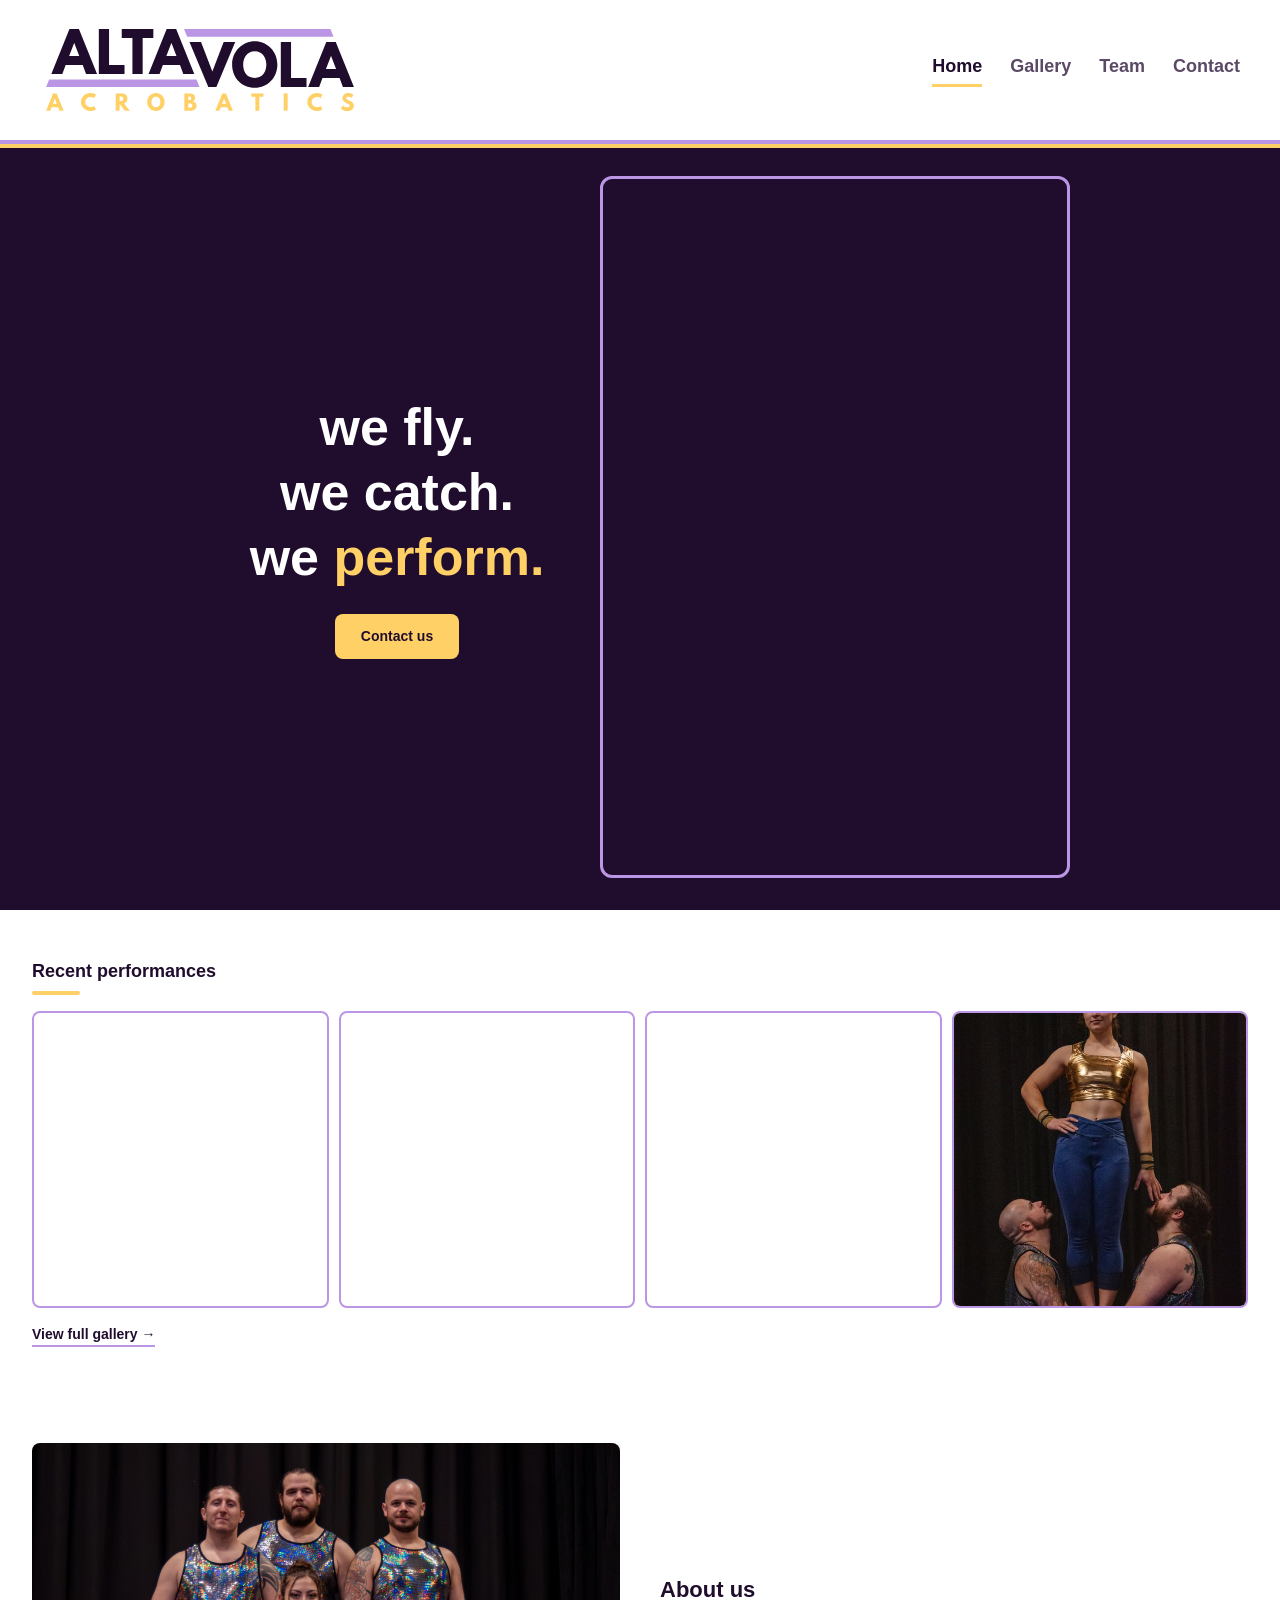
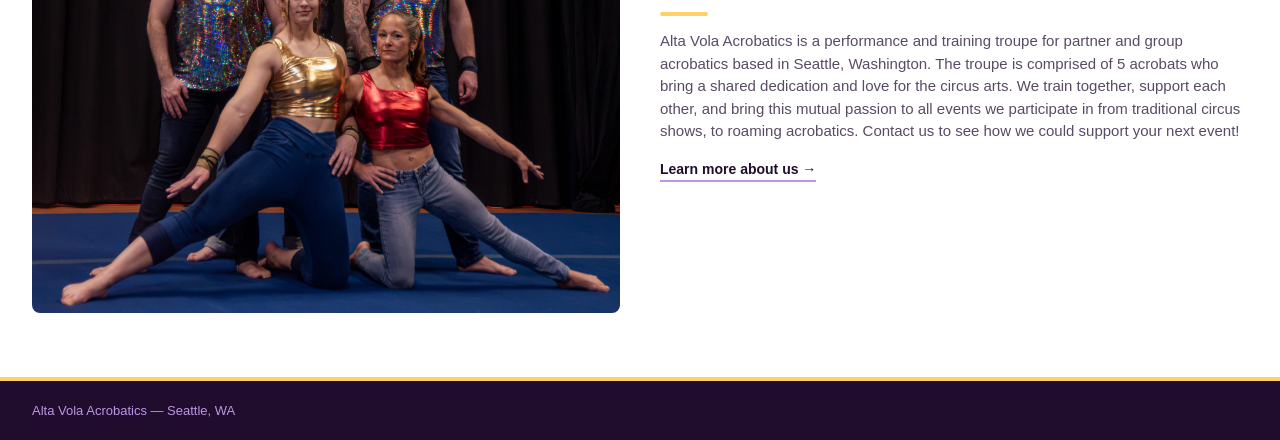
==== commit af4df5fe: "fixing gallery tiles" ====
--- a/index.html
+++ b/index.html
@@ -34,7 +34,7 @@
   <section class="gallery-preview">
     <h2>Recent performances</h2>
     <div class="gallery-grid">
-      <!-- Shows the first 4 videos from the Gallery page. Keep this in sync with pages/gallery.html if you reorder things. -->
+      <!-- Shows the first 4 tiles from the Gallery page. Keep this in sync with pages/gallery.html if you reorder things. -->
       <div class="gallery-tile">
         <video class="gallery-thumb lightbox-video" muted playsinline preload="metadata">
           <source src="assets/gifs/LisaLaunch_SanSoloTrois.mp4#t=0.5" type="video/mp4">
@@ -51,9 +51,7 @@
         </video>
       </div>
       <div class="gallery-tile">
-        <video class="gallery-thumb lightbox-video" muted playsinline preload="metadata">
-          <source src="assets/gifs/Aslan-Megan_H2H_InGym.mp4#t=0.5" type="video/mp4">
-        </video>
+        <img class="gallery-thumb lightbox-img" src="assets/images/thumbs/MeganOnPlatform_Megan-Ty-Kenny.jpg" data-full="assets/images/MeganOnPlatform_Megan-Ty-Kenny.jpg" alt="Megan on a platform held by Ty and Kenny" loading="lazy">
       </div>
     </div>
     <a href="pages/gallery.html" class="text-link">View full gallery <span class="arrow">&rarr;</span></a>
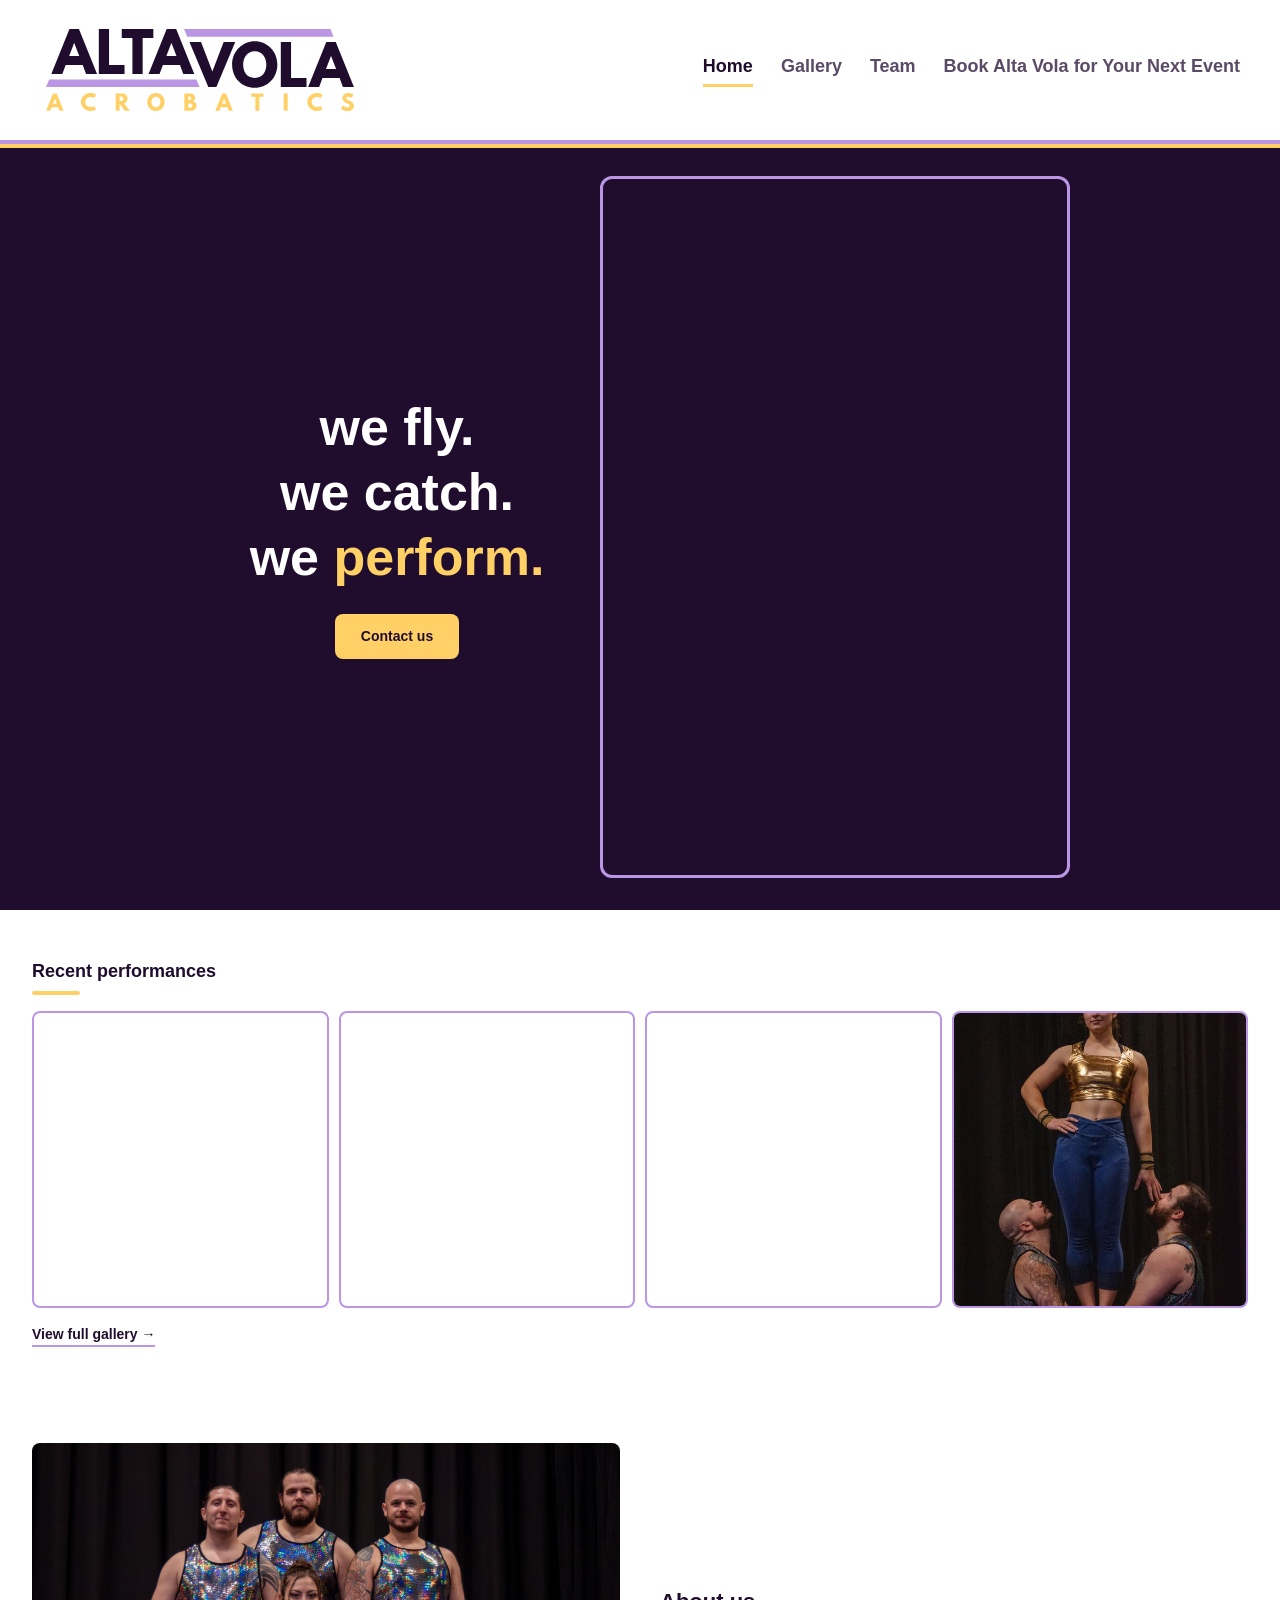
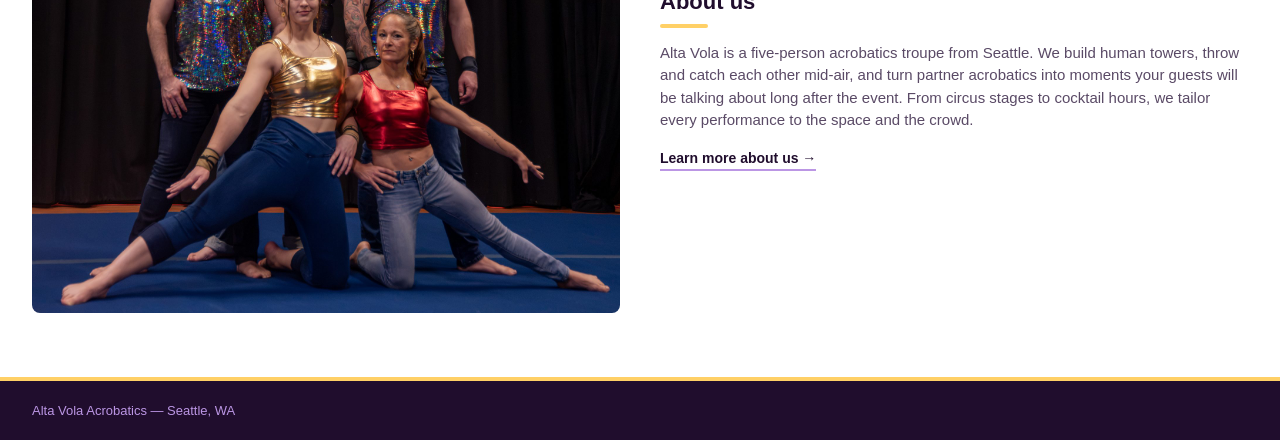
==== commit 14cc6adf: "updating text blurbs" ====
--- a/index.html
+++ b/index.html
@@ -14,7 +14,7 @@
       <a href="index.html" class="active">Home</a>
       <a href="pages/gallery.html">Gallery</a>
       <a href="pages/team.html">Team</a>
-      <a href="pages/contact.html">Contact</a>
+      <a href="pages/contact.html" class="nav-book">Book Alta Vola for Your Next Event</a>
     </nav>
   </header>
 
@@ -62,13 +62,11 @@
     <div class="about-copy">
       <h2>About us</h2>
       <p>
-        Alta Vola Acrobatics is a performance and training troupe for partner
-        and group acrobatics based in Seattle, Washington. The troupe is
-        comprised of 5 acrobats who bring a shared dedication and love for the
-        circus arts. We train together, support each other, and bring this
-        mutual passion to all events we participate in from traditional circus
-        shows, to roaming acrobatics. Contact us to see how we could support
-        your next event!
+        Alta Vola is a five-person acrobatics troupe from Seattle. We build
+        human towers, throw and catch each other mid-air, and turn partner
+        acrobatics into moments your guests will be talking about long after
+        the event. From circus stages to cocktail hours, we tailor every
+        performance to the space and the crowd.
       </p>
       <a href="pages/team.html" class="text-link">Learn more about us <span class="arrow">&rarr;</span></a>
     </div>
--- a/assets/css/style.css
+++ b/assets/css/style.css
@@ -465,6 +465,22 @@
   padding: 48px 32px 8px;
 }
 
+.contact-intro h1 {
+  font-size: 32px;
+  line-height: 1.2;
+  margin-bottom: 14px;
+}
+
+.contact-intro h1::after {
+  content: "";
+  display: block;
+  width: 48px;
+  height: 4px;
+  margin-top: 10px;
+  background: var(--gold);
+  border-radius: 2px;
+}
+
 .contact-intro p {
   color: var(--text-secondary);
   font-size: 16px;
@@ -503,6 +519,15 @@
   color: var(--text-primary);
 }
 
+.contact-form .optional {
+  font-weight: 400;
+  color: var(--text-secondary);
+}
+
+.contact-form input::placeholder {
+  color: #a597b1;
+}
+
 .contact-form input:focus,
 .contact-form textarea:focus {
   outline: none;
@@ -538,25 +563,31 @@
 
 /* ---- responsive ---- */
 @media (max-width: 768px) {
+  /* logo on top, menu on its own row underneath so the long
+     "Book Alta Vola…" link stays on one line */
   .site-header {
-    padding: 12px 16px;
+    flex-wrap: wrap;
+    justify-content: center;
+    row-gap: 10px;
+    padding: 14px 12px 10px;
   }
 
   .logo img {
-    height: 42px;
-    width: 140px;
-  }
-
-  .main-nav a {
-    border-bottom-width: 2px;
+    height: 48px;
+    width: 160px;
   }
 
   .main-nav {
-    gap: 12px;
+    width: 100%;
+    justify-content: center;
+    flex-wrap: wrap;
+    gap: 4px 16px;
   }
 
   .main-nav a {
     font-size: 12px;
+    white-space: nowrap;
+    border-bottom-width: 2px;
   }
 
   .hero {
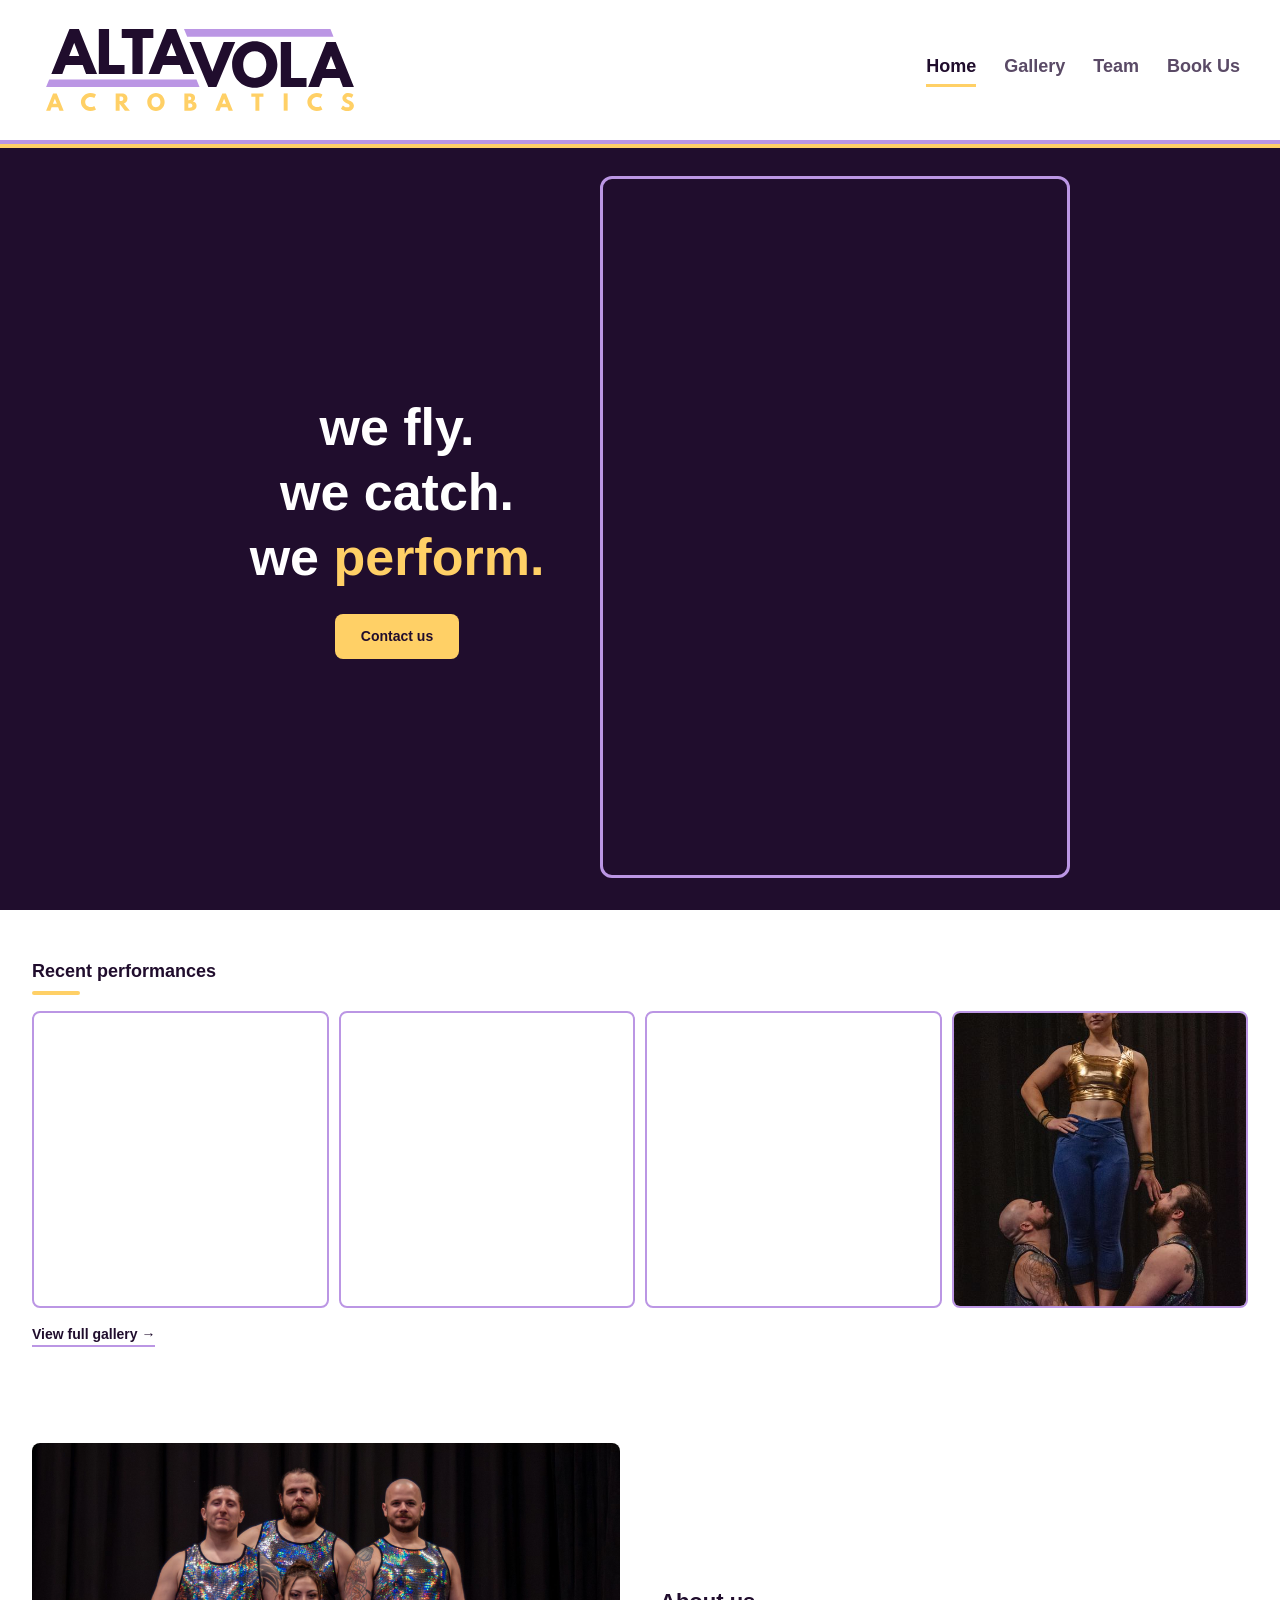
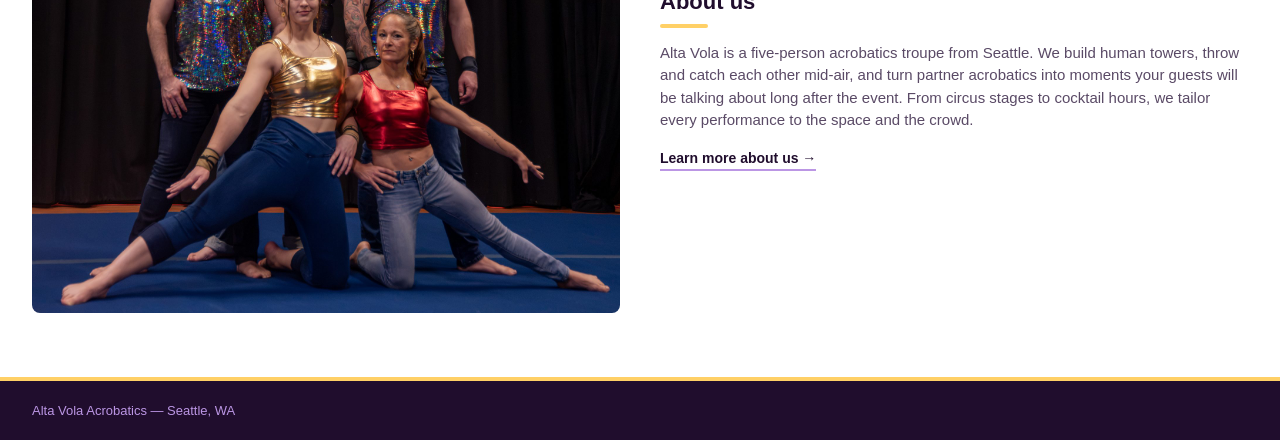
==== commit 8dd0adc4: "changing nav bar to book us" ====
--- a/index.html
+++ b/index.html
@@ -14,7 +14,7 @@
       <a href="index.html" class="active">Home</a>
       <a href="pages/gallery.html">Gallery</a>
       <a href="pages/team.html">Team</a>
-      <a href="pages/contact.html" class="nav-book">Book Alta Vola for Your Next Event</a>
+      <a href="pages/contact.html" class="nav-book">Book Us</a>
     </nav>
   </header>
 
--- a/assets/css/style.css
+++ b/assets/css/style.css
@@ -563,25 +563,17 @@
 
 /* ---- responsive ---- */
 @media (max-width: 768px) {
-  /* logo on top, menu on its own row underneath so the long
-     "Book Alta Vola…" link stays on one line */
   .site-header {
-    flex-wrap: wrap;
-    justify-content: center;
-    row-gap: 10px;
-    padding: 14px 12px 10px;
+    padding: 12px 16px;
   }
 
   .logo img {
-    height: 48px;
-    width: 160px;
+    height: 42px;
+    width: 140px;
   }
 
   .main-nav {
-    width: 100%;
-    justify-content: center;
-    flex-wrap: wrap;
-    gap: 4px 16px;
+    gap: 12px;
   }
 
   .main-nav a {
